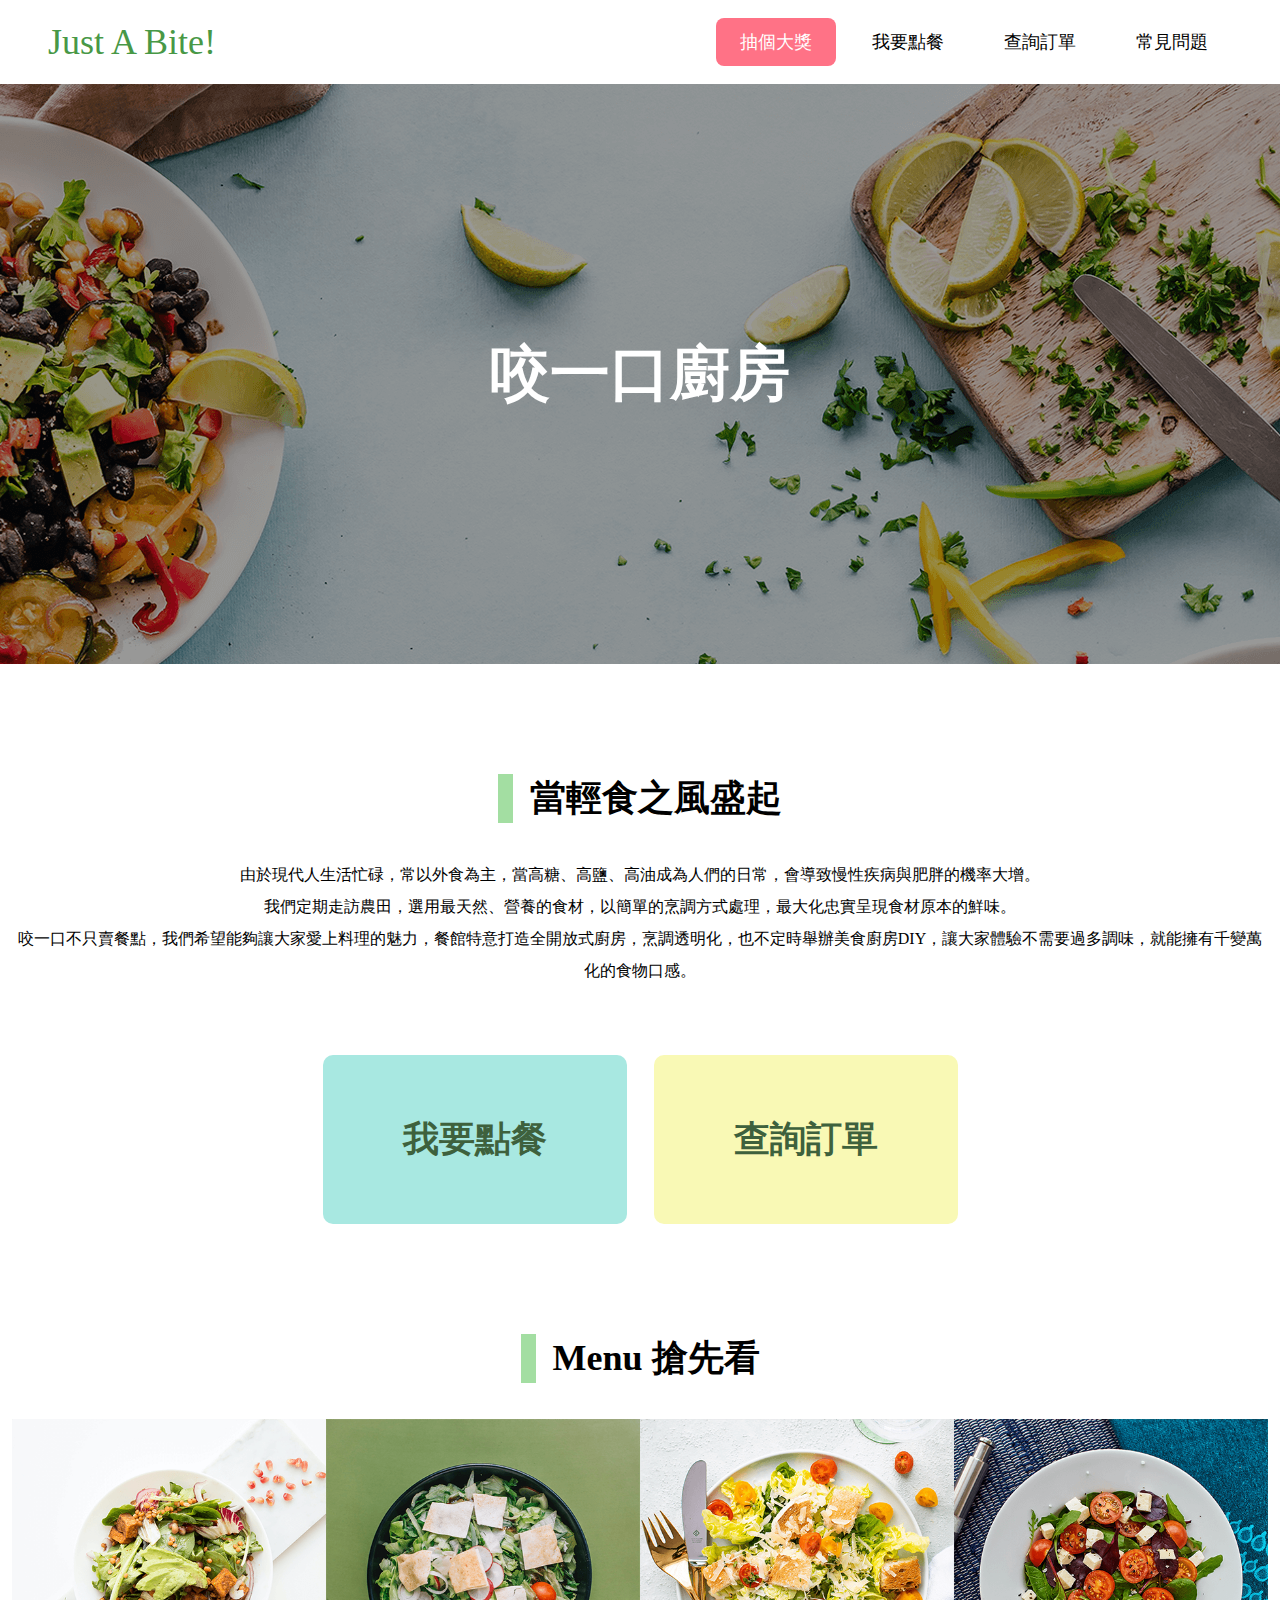
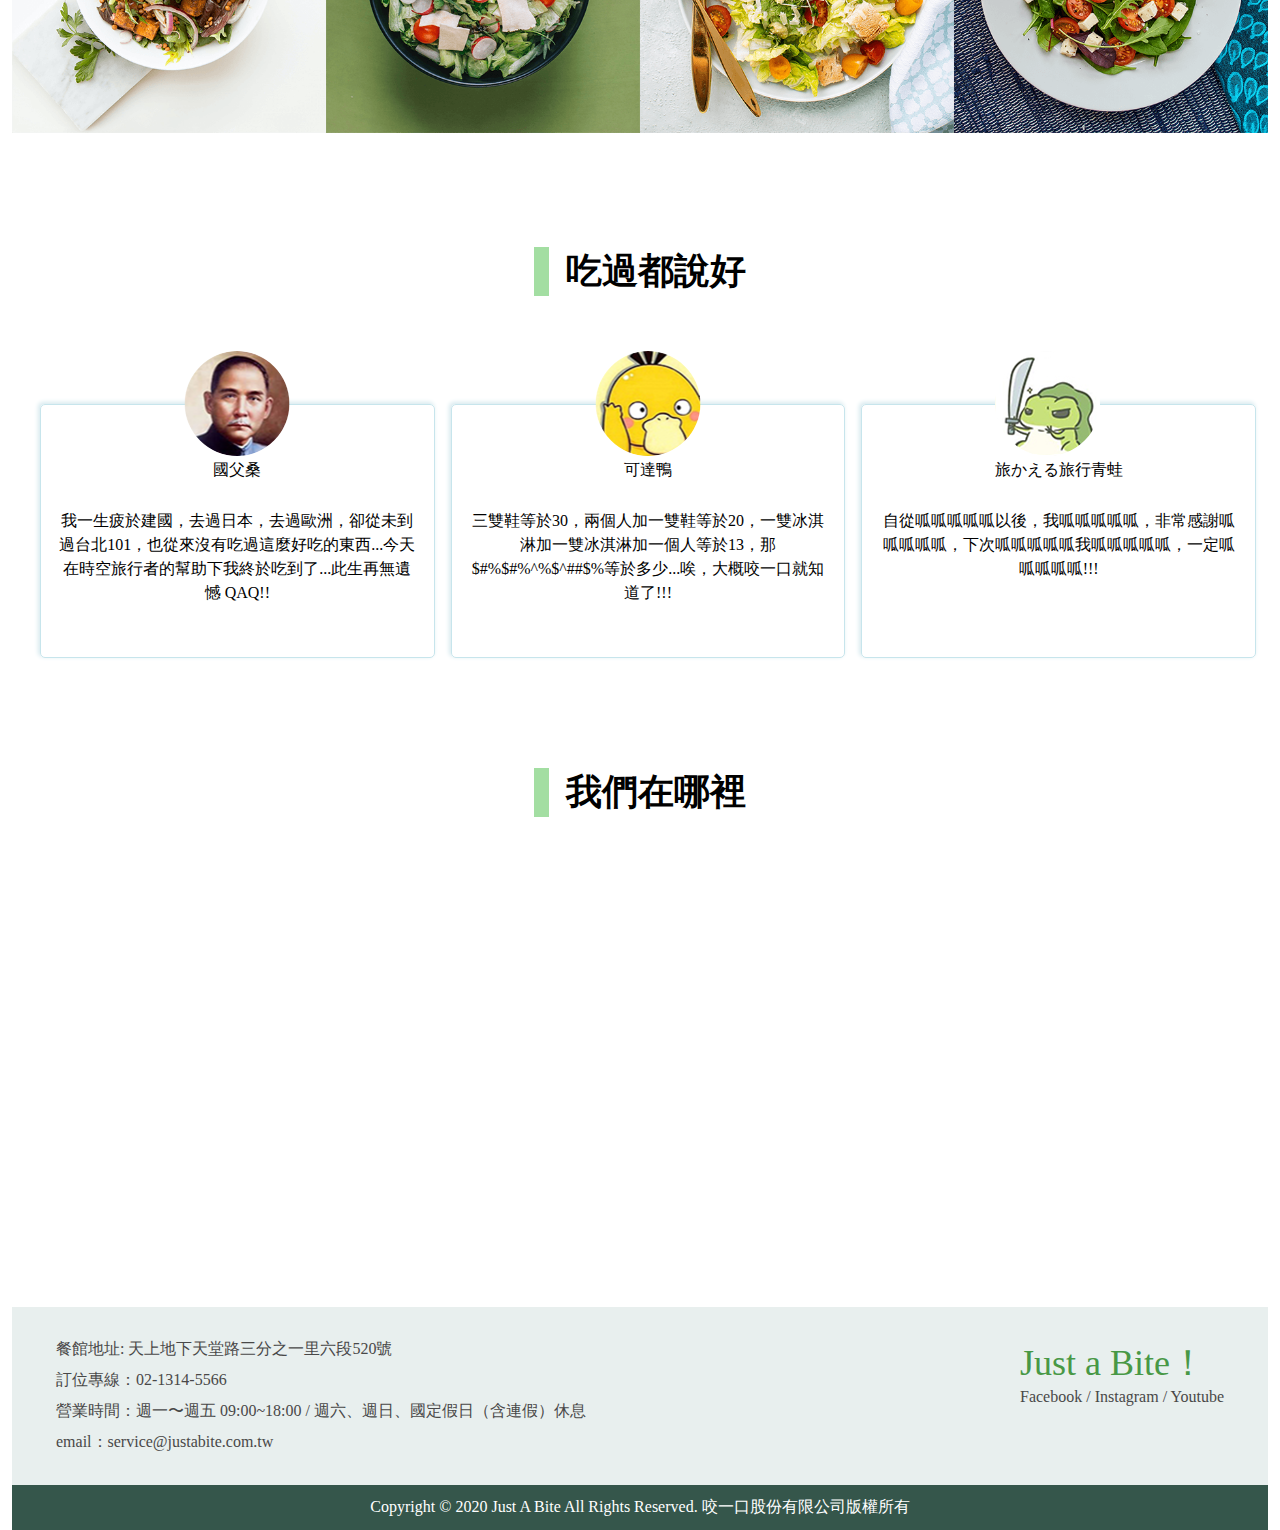
==== restaurant/index.html @ bb5246e4 "Add files via upload" ====
<!DOCTYPE html>

<html>
<head>
  <meta charset="utf-8">
  <title>餐廳官網</title>
  <meta name="viewport" content="width=device-width, initial-scale=1.0">
  <link rel="stylesheet" href="
    https://necolas.github.io/normalize.css/8.0.1/normalize.css"/>
  <style>
    body {
      margin: 0;
    }
    
    /**
    * Render the `main` element consistently in IE.
    */
    
    main {
      display: block;
    }
    
    /**
    * Correct the font size and margin on `h1` elements within `section` and
    * `article` contexts in Chrome, Firefox, and Safari.
    */
    
    h1 {
      font-size: 2em;
      margin: 0.67em 0;
    }
    
    /* Grouping content
    ========================================================================== */
    
    /**
    * 1. Add the correct box sizing in Firefox.
    * 2. Show the overflow in Edge and IE.
    */
    
    hr {
      box-sizing: content-box; /* 1 */
      height: 0; /* 1 */
      overflow: visible; /* 2 */
    }
    
    /**
    * 1. Correct the inheritance and scaling of font size in all browsers.
    * 2. Correct the odd `em` font sizing in all browsers.
    */
    
    pre {
      font-family: monospace, monospace; /* 1 */
      font-size: 1em; /* 2 */
    }
    
    /* Text-level semantics
    ========================================================================== */
    
    /**
    * Remove the gray background on active links in IE 10.
    */
    
    a {
      background-color: transparent;
    }
    
    /**
    * 1. Remove the bottom border in Chrome 57-
    * 2. Add the correct text decoration in Chrome, Edge, IE, Opera, and Safari.
    */
    
    abbr[title] {
      border-bottom: none; /* 1 */
      text-decoration: underline; /* 2 */
      text-decoration: underline dotted; /* 2 */
    }
    
    /**
    * Add the correct font weight in Chrome, Edge, and Safari.
    */
    
    b,
    strong {
      font-weight: bolder;
    }
    
    /**
    * 1. Correct the inheritance and scaling of font size in all browsers.
    * 2. Correct the odd `em` font sizing in all browsers.
    */
    
    code,
    kbd,
    samp {
      font-family: monospace, monospace; /* 1 */
      font-size: 1em; /* 2 */
    }
    
    /**
    * Add the correct font size in all browsers.
    */
    
    small {
      font-size: 80%;
    }
    
    /**
    * Prevent `sub` and `sup` elements from affecting the line height in
    * all browsers.
    */
    
    sub,
    sup {
      font-size: 75%;
      line-height: 0;
      position: relative;
      vertical-align: baseline;
    }
    
    sub {
      bottom: -0.25em;
    }
    
    sup {
      top: -0.5em;
    }
    
    /* Embedded content
    ========================================================================== */
    
    /**
    * Remove the border on images inside links in IE 10.
    */
    
    img {
      border-style: none;
    }
    
    /* Forms
    ========================================================================== */
    
    /**
    * 1. Change the font styles in all browsers.
    * 2. Remove the margin in Firefox and Safari.
    */
    
    button,
    input,
    optgroup,
    select,
    textarea {
      font-family: inherit; /* 1 */
      font-size: 100%; /* 1 */
      line-height: 1.15; /* 1 */
      margin: 0; /* 2 */
    }
    
    /**
    * Show the overflow in IE.
    * 1. Show the overflow in Edge.
    */
    
    button,
    input { /* 1 */
      overflow: visible;
    }
    
    /**
    * Remove the inheritance of text transform in Edge, Firefox, and IE.
    * 1. Remove the inheritance of text transform in Firefox.
    */
    
    button,
    select { /* 1 */
      text-transform: none;
    }
    
    /**
    * Correct the inability to style clickable types in iOS and Safari.
    */
    
    button,
    [type="button"],
    [type="reset"],
    [type="submit"] {
      -webkit-appearance: button;
    }
    
    /**
    * Remove the inner border and padding in Firefox.
    */
    
    button::-moz-focus-inner,
    [type="button"]::-moz-focus-inner,
    [type="reset"]::-moz-focus-inner,
    [type="submit"]::-moz-focus-inner {
      border-style: none;
      padding: 0;
    }
    
    /**
    * Restore the focus styles unset by the previous rule.
    */
    
    button:-moz-focusring,
    [type="button"]:-moz-focusring,
    [type="reset"]:-moz-focusring,
    [type="submit"]:-moz-focusring {
      outline: 1px dotted ButtonText;
    }
    
    /**
    * Correct the padding in Firefox.
    */
    
    fieldset {
      padding: 0.35em 0.75em 0.625em;
    }
    
    /**
    * 1. Correct the text wrapping in Edge and IE.
    * 2. Correct the color inheritance from `fieldset` elements in IE.
    * 3. Remove the padding so developers are not caught out when they zero out
    *    `fieldset` elements in all browsers.
    */
    
    legend {
      box-sizing: border-box; /* 1 */
      color: inherit; /* 2 */
      display: table; /* 1 */
      max-width: 100%; /* 1 */
      padding: 0; /* 3 */
      white-space: normal; /* 1 */
    }
    
    /**
    * Add the correct vertical alignment in Chrome, Firefox, and Opera.
    */
    
    progress {
      vertical-align: baseline;
    }
    
    /**
    * Remove the default vertical scrollbar in IE 10+.
    */
    
    textarea {
      overflow: auto;
    }
    
    /**
    * 1. Add the correct box sizing in IE 10.
    * 2. Remove the padding in IE 10.
    */
    
    [type="checkbox"],
    [type="radio"] {
      box-sizing: border-box; /* 1 */
      padding: 0; /* 2 */
    }
    
    /**
    * Correct the cursor style of increment and decrement buttons in Chrome.
    */
    
    [type="number"]::-webkit-inner-spin-button,
    [type="number"]::-webkit-outer-spin-button {
      height: auto;
    }
    
    /**
    * 1. Correct the odd appearance in Chrome and Safari.
    * 2. Correct the outline style in Safari.
    */
    
    [type="search"] {
      -webkit-appearance: textfield; /* 1 */
      outline-offset: -2px; /* 2 */
    }
    
    /**
    * Remove the inner padding in Chrome and Safari on macOS.
    */
    
    [type="search"]::-webkit-search-decoration {
      -webkit-appearance: none;
    }
    
    /**
    * 1. Correct the inability to style clickable types in iOS and Safari.
    * 2. Change font properties to `inherit` in Safari.
    */
    
    ::-webkit-file-upload-button {
      -webkit-appearance: button; /* 1 */
      font: inherit; /* 2 */
    }
    
    /* Interactive
    ========================================================================== */
    
    /*
    * Add the correct display in Edge, IE 10+, and Firefox.
    */
    
    details {
      display: block;
    }
    
    /*
    * Add the correct display in all browsers.
    */
    
    summary {
      display: list-item;
    }
    
    /* Misc
    ========================================================================== */
    
    /**
    * Add the correct display in IE 10+.
    */
    
    template {
      display: none;
    }
    
    /**
    * Add the correct display in IE 10.
    */
    
    [hidden] {
      display: none;
    }
    
    .navbar {
      box-shadow: -1.4px -1.4px 6px 0 #97a2a0;
      padding: 0px 24px;
    }
    
    .navbar .wrapper {
      display: flex;
      justify-content: space-between;
      align-items: center;
      height: 84px;
      background: white;
      padding: 0px 24px;
    }
    
    .navbar__site-name {
      color: #489846;
      font-size: 36px;
    }
    
    .navbar__list {
      list-style: none;
      margin: 0;
      padding: 0;
      display: flex;
      font-size: 18px;
    }
    
    .navbar__list li {
      margin-left: 12px;
      border-radius: 8px;
      transition: background .2s ease-in;
      
    }
    
    .navbar__list li.active, .navbar__list li:hover {
      background: #ff7286;
    }
    
    .navbar__list li.active a, .navbar__list li:hover a{
      color: white;
    }
    
    .navbar__list li a {
      display: block;
      text-decoration: none;
      color: black;
      padding: 12px 24px;
    }
    
    
    .banner {
      position: relative;/*為了讓遮罩能找到 banner 位置*/
      height: 580px;
      background: url(./pic/titlepic.png) center/cover no-repeat;
    }
    /*給一層黑色的遮罩*/
    .banner:after {
      content: '';
      position: absolute;
      background: rgba(0,0,0,.4);
      top:0;
      left: 0;
      right: 0;
      bottom: 0;
    }
    
    .banner h1 {
      display: inline-block;/*這樣底下的置中效果才有用*/
      position: relative;/*為了讓文字可以在遮罩上層，搭配z-index*/
      margin: 0; /*可以貼著上面的 nav*/
      color: white;
      z-index: 1;
      /*底下三行為了讓文字置中*/
      top: 50%;
      left: 50%;
      transform: translate(-50%,-50%);
      font-size: 60px;
      font-weight: bold;
    }
    
    .wrapper {
      max-width: 1280px;
      margin: 0 auto;
      padding:0px 12px;
    }
    
    
    .h2 {
      margin: 0;
    }
    
    .section {
      text-align: center;
      margin-top: 80px;
    }
    
    .section__title {
      display: inline-block;
      font-size: 36px;
      border-left: solid 15px #a3dea2;
      padding-left: 17px;/*文字跟綠線的距離*/
      margin-bottom: 36px;
    }
    
    .section__desc {
      font-size: 16px;
      line-height: 2em;
      margin: 0px 0px 68px 0px;
    }
    
    .button {
      display: inline-block;
      padding: 60px 80px;
      font-size: 36px;
      color: #3e613d;
      font-weight: bold;
      border-radius: 10px;
      cursor: pointer;
      transition: transform .1s;
    }
    .button:hover {
      transform: scale(1.1);
    }
    .btn-order {
      background: #a8e8e1;
    }
    
    .btn-query {
      margin-left: 23px;
      background: #f9f9b5;
    }
    
    .section__images {
      display: flex;
    }
    
    .section__images div{
      width: 25%;
    }
    
    .section__images img{
      width: 100%;
    }
    
    .section__comments {
      display: flex;
      margin-top: 72px;
    }
    
    .comment {
      display: inline-block;
      border-radius: 5px;
      box-shadow: -1.4px -1.4px 4px 0 #d8eaef;
      border: solid 1px #c7e5ec;
      height: 220px;
      margin-left: 16px;
      padding: 16px;
      position: relative;
    }
    
    .comment__author {
      display: inline-block;
      position: absolute;
      top: 18px;
      left: 50%;
      transform: translate(-50%, -50%);
    }
    
    .comment__author p {
      margin-top: 5px;
      line-height: 18px;
    }
    
    .comment__avatar {
      width: 105px;
      height: 105px;
      border-radius: 50%;
      overflow: hidden;
    }
    
    .comment__content {
      position: relative;
      top: 40%;
      line-height: 1.5em;
      max-width: 550px;
    }
    
    .footer__top {
      background: #e8efee;
      padding: 32px;
      color: #484848;
    }
    
    .footer__top .wrapper {
      display: flex;
      justify-content: space-between;
    }
    
    .footer__info {
      margin-right: 16px;
    }
    
    .footer__info div + div {
      margin-top: 10px;
    }
    
    .footer__site {
      font-size: 36px;
      color:#489846;
    }
    
    .footer__bottom {
      background: #35564b;
      padding: 12px;
      text-align: center;
      color: white;
      font-size: 16px;
    }
    
    @media(max-width: 768px) {
      .navbar .wrapper {
        height: 108px;
        flex-direction: column;
        justify-content: space-between;
        padding: 0px;
      }
      .navbar__list {
        display: flex;
        width: 100%;
      }
      .navbar__list li{
        flex:1;
        margin-left: 0;
        border-radius: 0;
        text-align: center;
      }
      .btn-query {
        margin-left: 0;
        margin-top:16px;
      }
      
      .section__images {
        flex-direction: column;
      }
      
      .section__images div{
        width: 100%;
      }
      .section__comments {
        flex-direction: column;
      }
      
      .comment + .comment {
        margin-left: 0;
        margin-top: 82px;
      }
      
      .footer__top .wrapper {
        flex-direction: column-reverse;
      }
      
      .footer__info {
        margin-right: 0;
        margin-top:16px;
      }
    }
  </style>
</head>
<body>
<nav class='navbar'>
  <div class='wrapper'>
    <div class='navbar__site-name'>
      Just A Bite!
    </div>
    <ul class="navbar__list">
      <li class="active"><a href="#">抽個大獎</a></li>
      <li><a href="#">我要點餐</a></li>
      <li><a href="#">查詢訂單</a></li>
      <li><a href="#">常見問題</a></li>
    </ul>
  </div>
</nav>
<section class="banner">
  <h1>咬一口廚房</h1>
</section>
<div class="wrapper">
  <section class = "section">
    <h2 class = "section__title">
      當輕食之風盛起
    </h2>
    <p class= "section__desc">
      由於現代人生活忙碌，常以外食為主，當高糖、高鹽、高油成為人們的日常，會導致慢性疾病與肥胖的機率大增。
      <br>
      我們定期走訪農田，選用最天然、營養的食材，以簡單的烹調方式處理，最大化忠實呈現食材原本的鮮味。
      <br>
      咬一口不只賣餐點，我們希望能夠讓大家愛上料理的魅力，餐館特意打造全開放式廚房，烹調透明化，也不定時舉辦美食廚房DIY，讓大家體驗不需要過多調味，就能擁有千變萬化的食物口感。
    </p>
    <div class="buttons">
      <div class="button btn-order">
        我要點餐
      </div>
      <div class="button btn-query">
        查詢訂單
      </div>
    </div>
  </section>
  <section class="section">
    <h2 class = "section__title">
      Menu 搶先看
    </h2>
    <div class="section__images">
      <div><img src="./pic/menu01.png"/></div>
      <div><img src="./pic/menu02.png"/></div>
      <div><img src="./pic/menu03.png"/></div>
      <div><img src="./pic/menu04.png"/></div>
    </div>
  </section>
  <div class="wrapper">
    <section class="section">
      <h2 class="section__title">
        吃過都說好
      </h2>
      <div class="section__comments">
        <div class="comment">
          <div class="comment__author">
            <div class="comment__avatar">
              <img src="./pic/guest01.png" />
            </div>
            <p>國父桑</p>
          </div>
          <div class="comment__content">
            我一生疲於建國，去過日本，去過歐洲，卻從未到過台北101，也從來沒有吃過這麼好吃的東西...今天在時空旅行者的幫助下我終於吃到了...此生再無遺憾 QAQ!!
          </div>
        </div>
        <div class="comment">
          <div class="comment__author">
            <div class="comment__avatar">
              <img src="./pic/guest02.png" />
            </div>
            <p>可達鴨</p>
          </div>
          <div class="comment__content">
            三雙鞋等於30，兩個人加一雙鞋等於20，一雙冰淇淋加一雙冰淇淋加一個人等於13，那$#%$#%^%$^##$%等於多少...唉，大概咬一口就知道了!!!
          </div>
        </div>
        <div class="comment">
          <div class="comment__author">
            <div class="comment__avatar">
              <img src="./pic/guest03.png" />
            </div>
            <p>旅かえる旅行青蛙</p>
          </div>
          <div class="comment__content">
            自從呱呱呱呱呱以後，我呱呱呱呱呱，非常感謝呱呱呱呱呱，下次呱呱呱呱呱我呱呱呱呱呱，一定呱呱呱呱呱!!!
          </div>
        </div>
      </div>
    </section>
  </div>
  <div class="wrapper">
    <section class="section">
      <h2 class = "section__title">
        我們在哪裡
      </h2>
      <iframe src="https://www.google.com/maps/embed?pb=!1m18!1m12!1m3!1d3615.00289018371!2d121.5623502151149!3d25.033975983972425!2m3!1f0!2f0!3f0!3m2!1i1024!2i768!4f13.1!3m3!1m2!1s0x3442abb6da9c9e1f%3A0x1206bcf082fd10a6!2zMTEw5Y-w5YyX5biC5L-h576p5Y2A5L-h576p6Lev5LqU5q61N-iZnw!5e0!3m2!1szh-TW!2stw!4v1597304772758!5m2!1szh-TW!2stw" width="100%" height="450" frameborder="0" style="border:0;" allowfullscreen="" aria-hidden="false" tabindex="0"></iframe>
    </section>
  </div>
  <footer>
    <div class="footer__top">
      <div class="wrapper">
        <div class="footer__info">
          <div>餐館地址: 天上地下天堂路三分之一里六段520號</div>
          <div>訂位專線：02-1314-5566</div>
          <div>營業時間：週一〜週五 09:00~18:00 / 週六、週日、國定假日（含連假）休息</div>
          <div>email：service@justabite.com.tw</div>
        </div>
        <div>
          <div class="footer__site">Just a Bite！</div>
          <div>Facebook / Instagram / Youtube</div>
        </div>
      </div>
    </div>
    <div class="footer__bottom">
      Copyright © 2020 Just A Bite All Rights Reserved. 咬一口股份有限公司版權所有
    </div>
  </footer>
</div>
</body>
</html>
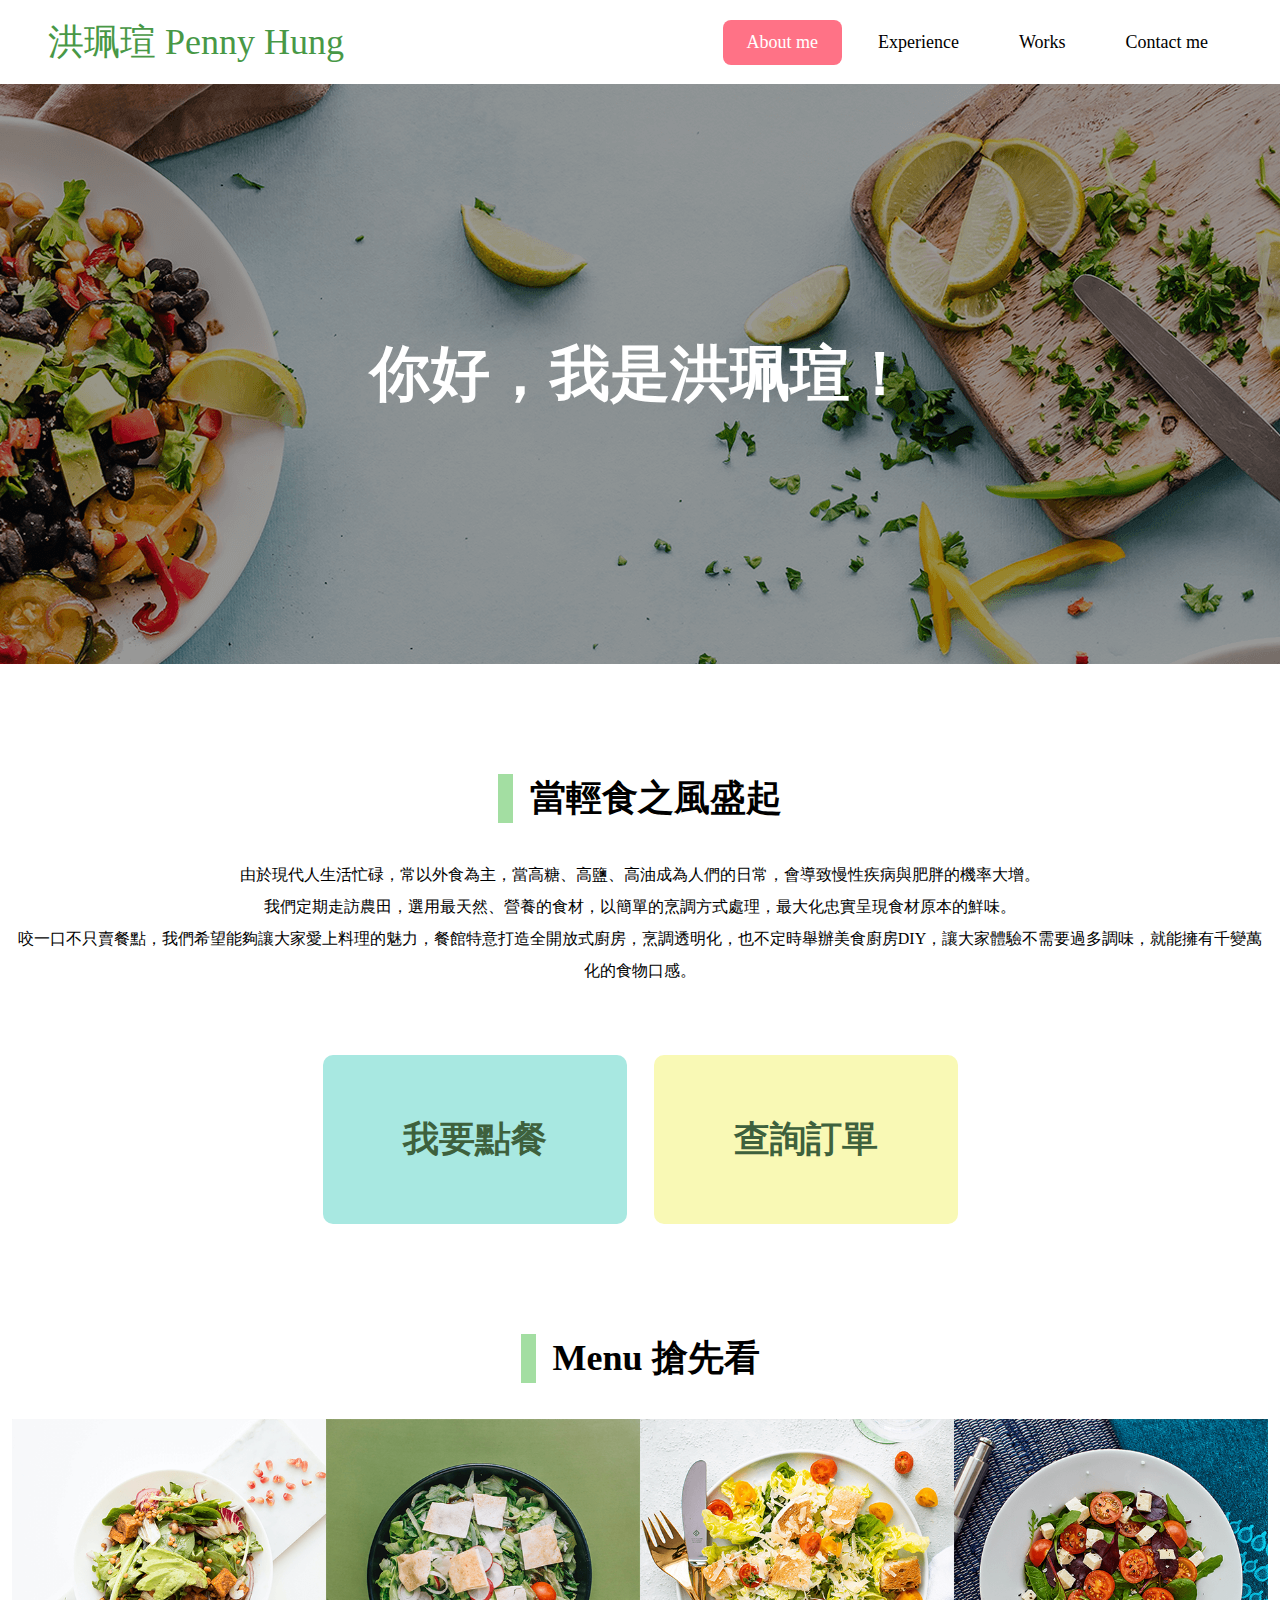
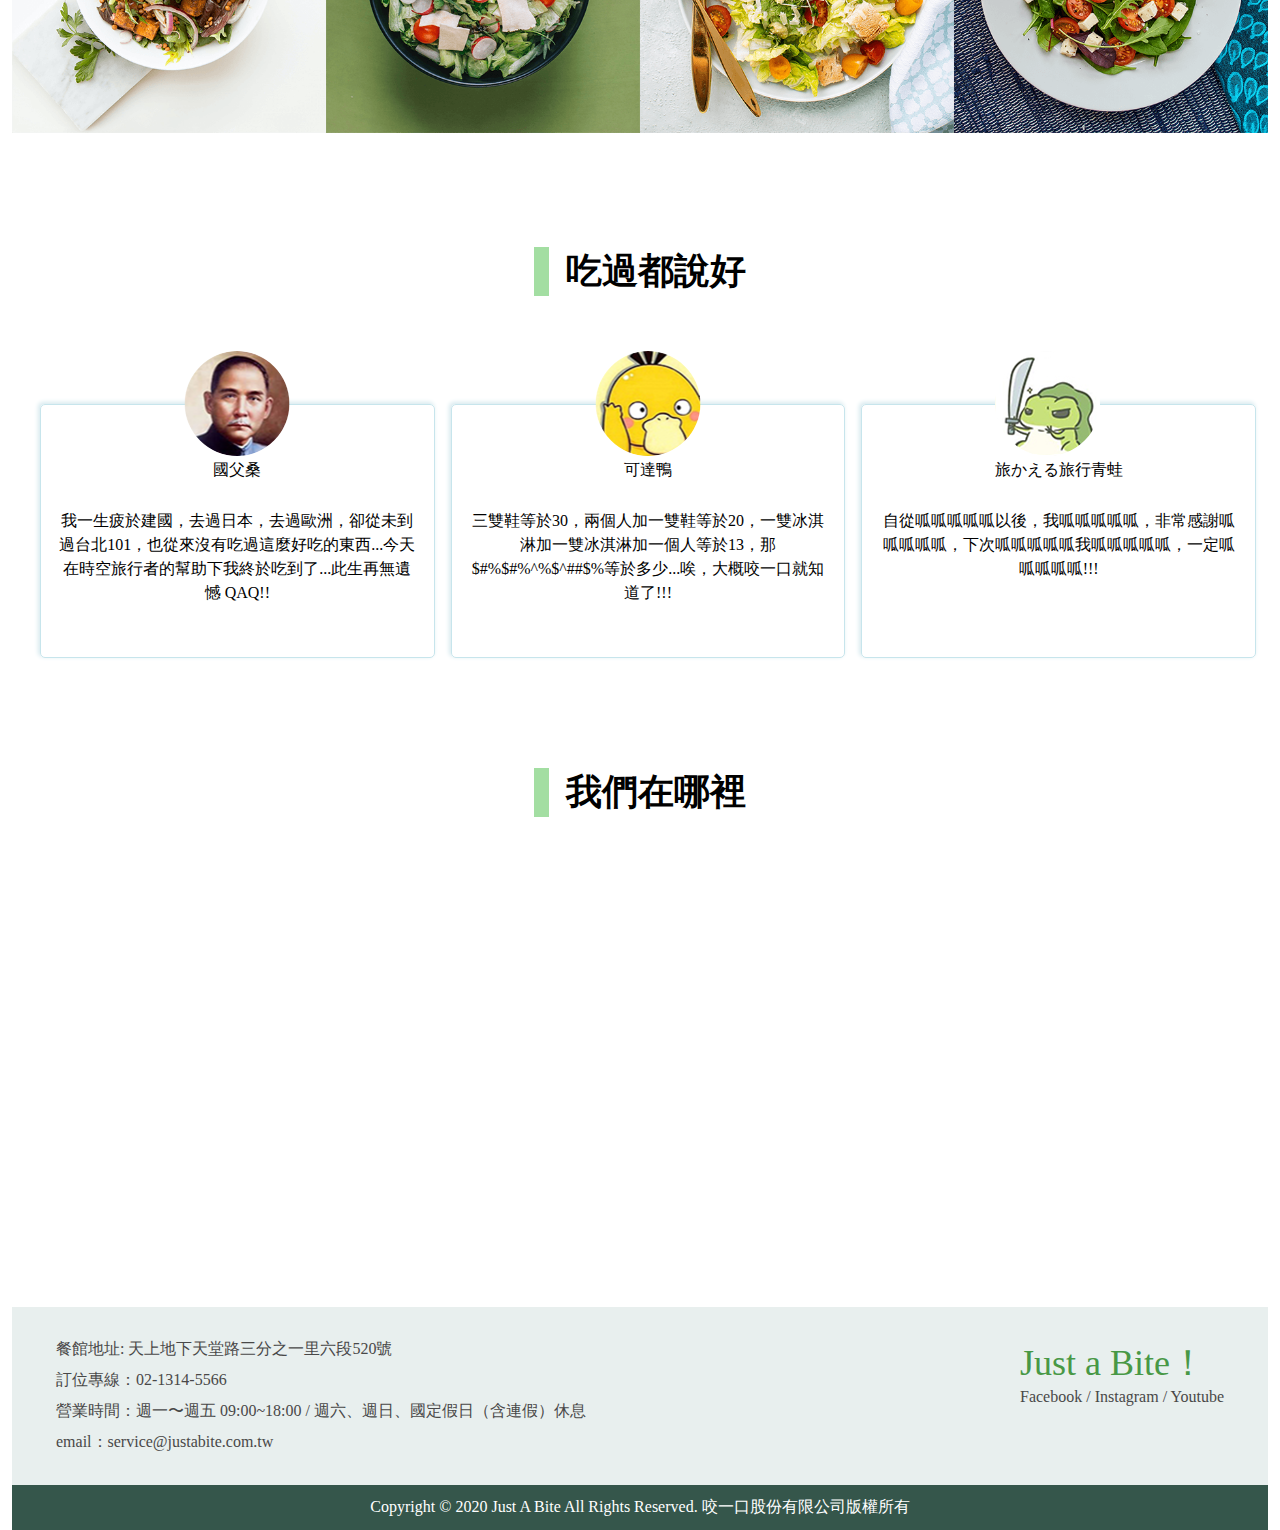
==== commit 3d1256f0: "Update index.html" ====
--- a/restaurant/index.html
+++ b/restaurant/index.html
@@ -4,7 +4,7 @@
 <html>
 <head>
   <meta charset="utf-8">
-  <title>餐廳官網</title>
+  <title>洪珮瑄</title>
   <meta name="viewport" content="width=device-width, initial-scale=1.0">
   <link rel="stylesheet" href="
     https://necolas.github.io/normalize.css/8.0.1/normalize.css"/>
@@ -609,18 +609,18 @@
 <nav class='navbar'>
   <div class='wrapper'>
     <div class='navbar__site-name'>
-      Just A Bite!
+      洪珮瑄 Penny Hung
     </div>
     <ul class="navbar__list">
-      <li class="active"><a href="#">抽個大獎</a></li>
-      <li><a href="#">我要點餐</a></li>
-      <li><a href="#">查詢訂單</a></li>
-      <li><a href="#">常見問題</a></li>
+      <li class="active"><a href="#">About me</a></li>
+      <li><a href="#">Experience</a></li>
+      <li><a href="#">Works</a></li>
+      <li><a href="#">Contact me</a></li>
     </ul>
   </div>
 </nav>
 <section class="banner">
-  <h1>咬一口廚房</h1>
+  <h1>你好，我是洪珮瑄！</h1>
 </section>
 <div class="wrapper">
   <section class = "section">
@@ -725,4 +725,4 @@
   </footer>
 </div>
 </body>
-</html>+</html>
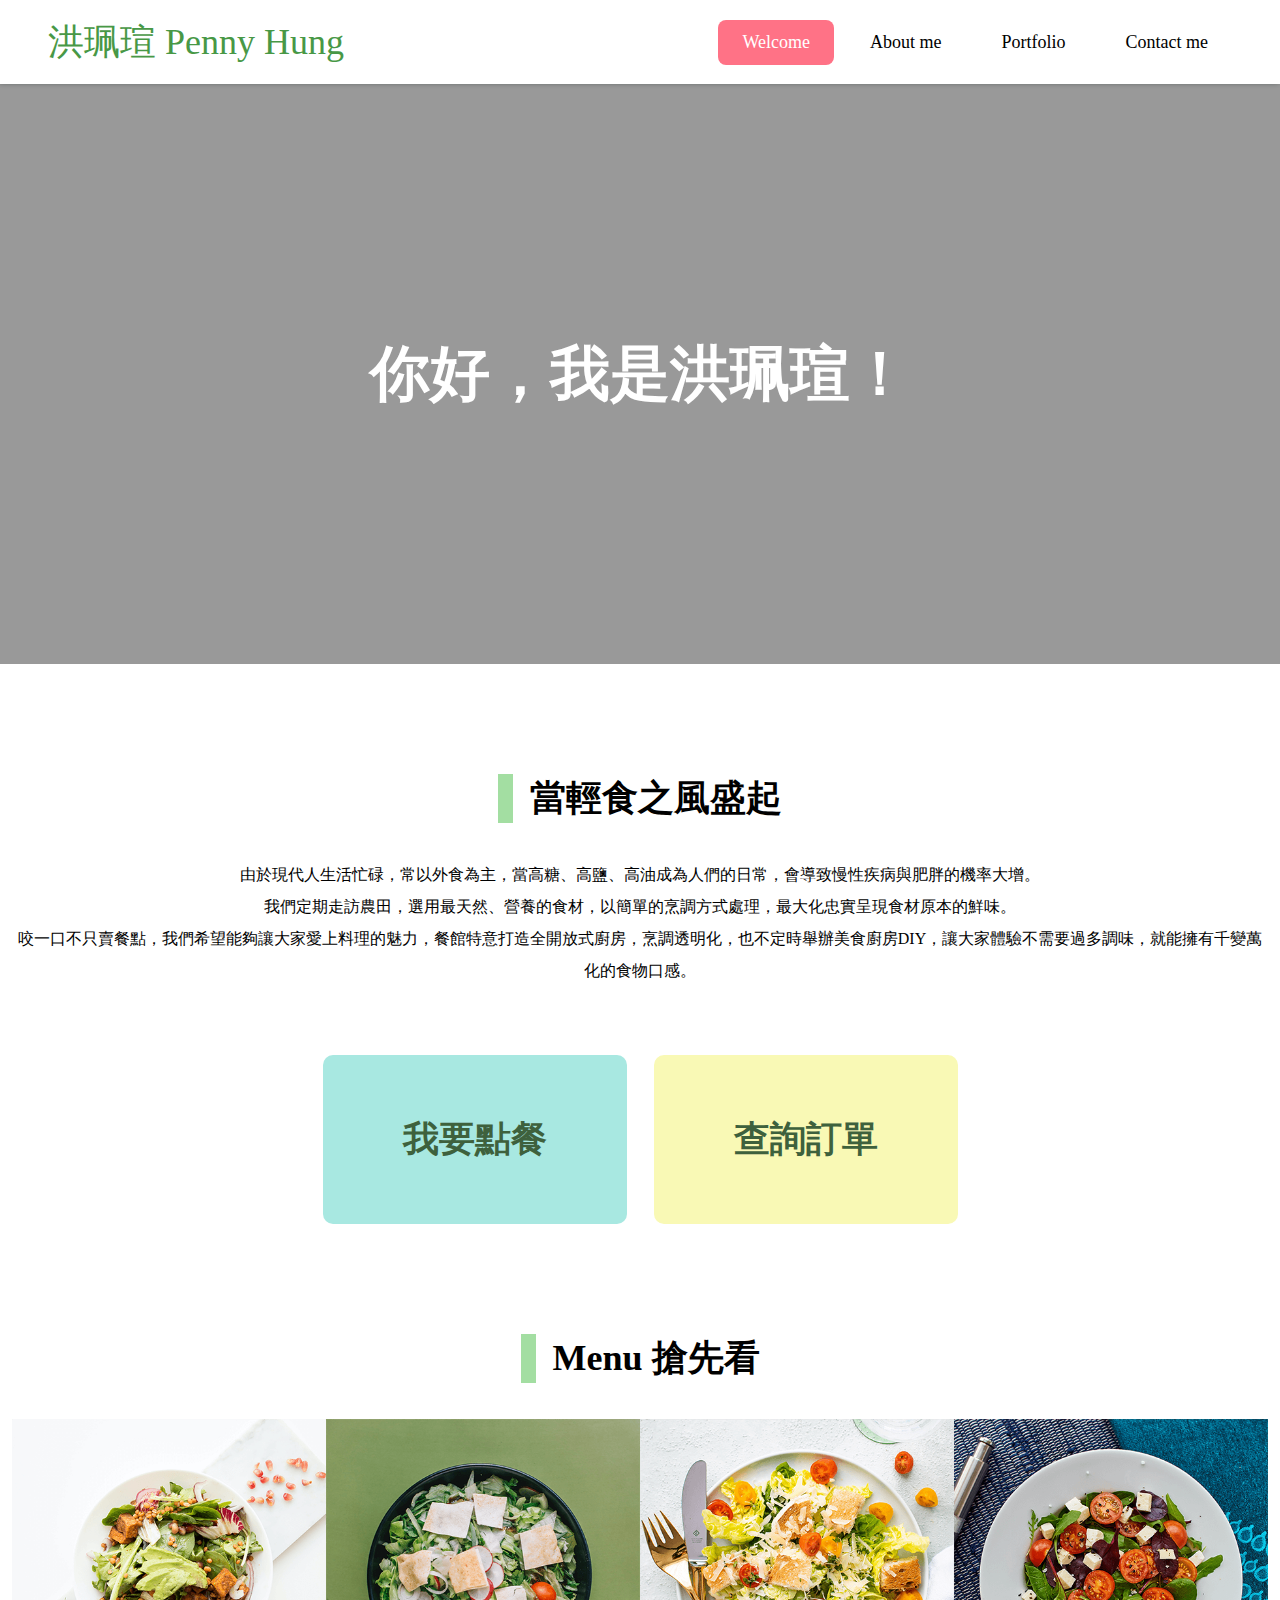
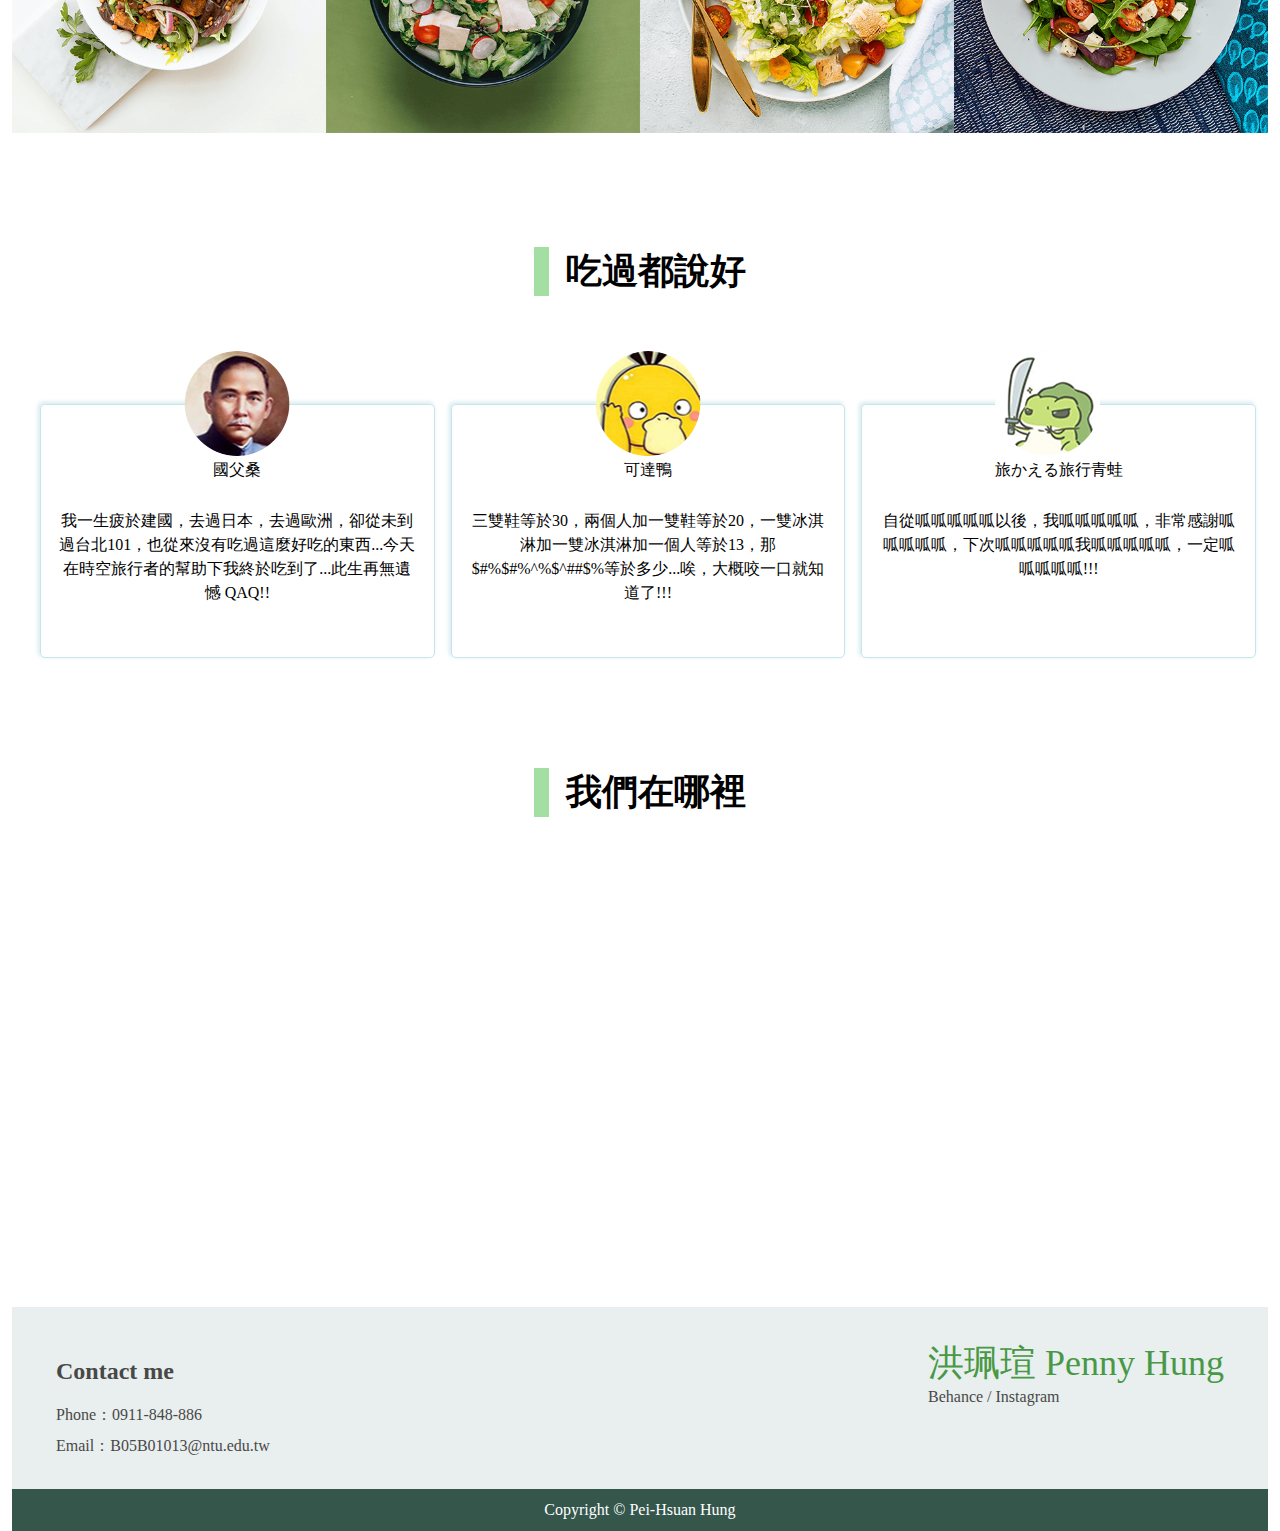
==== commit b80843a6: "Update index.html" ====
--- a/restaurant/index.html
+++ b/restaurant/index.html
@@ -390,7 +390,7 @@
     .banner {
       position: relative;/*為了讓遮罩能找到 banner 位置*/
       height: 580px;
-      background: url(./pic/titlepic.png) center/cover no-repeat;
+      background: url(./pic/S__3039428.jpg) center/cover no-repeat;
     }
     /*給一層黑色的遮罩*/
     .banner:after {
@@ -612,9 +612,9 @@
       洪珮瑄 Penny Hung
     </div>
     <ul class="navbar__list">
-      <li class="active"><a href="#">About me</a></li>
-      <li><a href="#">Experience</a></li>
-      <li><a href="#">Works</a></li>
+      <li class="active"><a href="#">Welcome</a></li>
+      <li><a href="#">About me</a></li>
+      <li><a href="#">Portfolio</a></li>
       <li><a href="#">Contact me</a></li>
     </ul>
   </div>
@@ -708,19 +708,18 @@
     <div class="footer__top">
       <div class="wrapper">
         <div class="footer__info">
-          <div>餐館地址: 天上地下天堂路三分之一里六段520號</div>
-          <div>訂位專線：02-1314-5566</div>
-          <div>營業時間：週一〜週五 09:00~18:00 / 週六、週日、國定假日（含連假）休息</div>
-          <div>email：service@justabite.com.tw</div>
+          <h2>Contact me</h2>
+          <div>Phone：0911-848-886</div>
+          <div>Email：B05B01013@ntu.edu.tw</div>
         </div>
         <div>
-          <div class="footer__site">Just a Bite！</div>
-          <div>Facebook / Instagram / Youtube</div>
+          <div class="footer__site">洪珮瑄 Penny Hung</div>
+          <div>Behance / Instagram</div>
         </div>
       </div>
     </div>
     <div class="footer__bottom">
-      Copyright © 2020 Just A Bite All Rights Reserved. 咬一口股份有限公司版權所有
+      Copyright © Pei-Hsuan Hung 
     </div>
   </footer>
 </div>
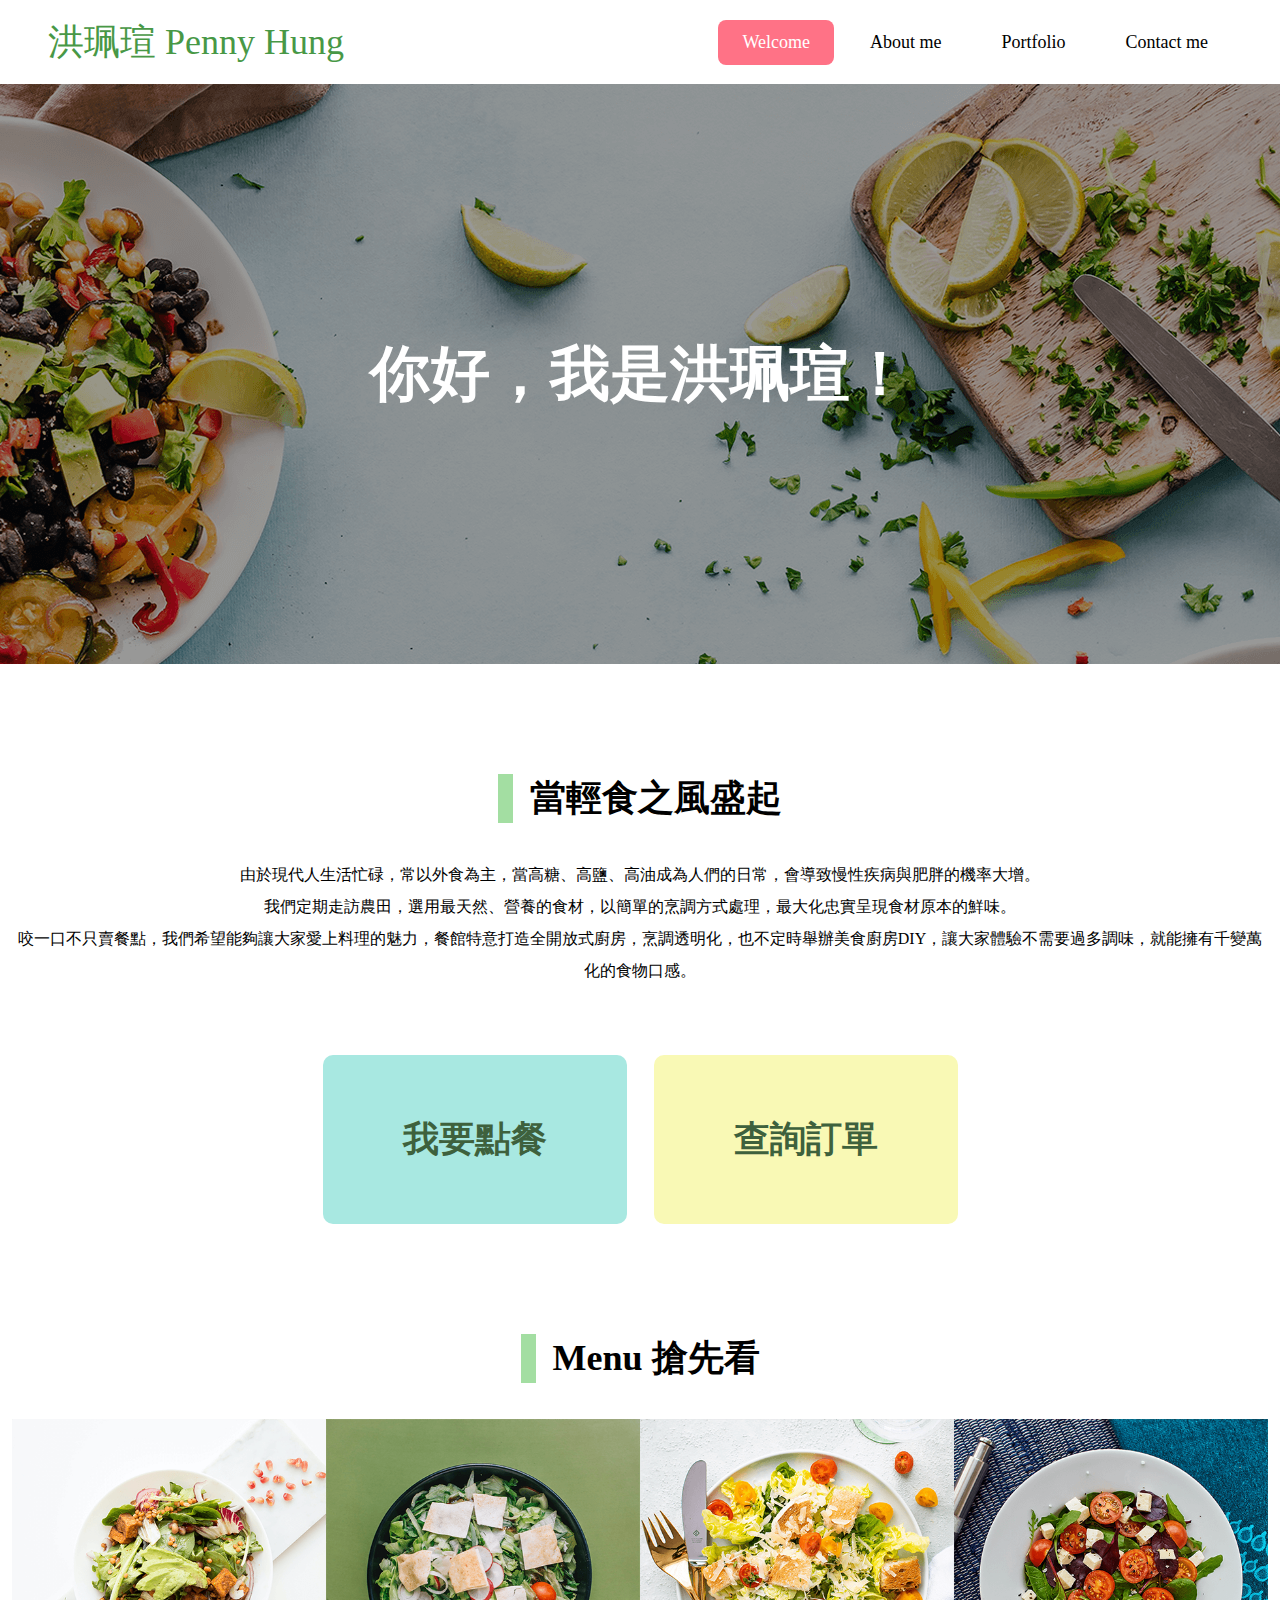
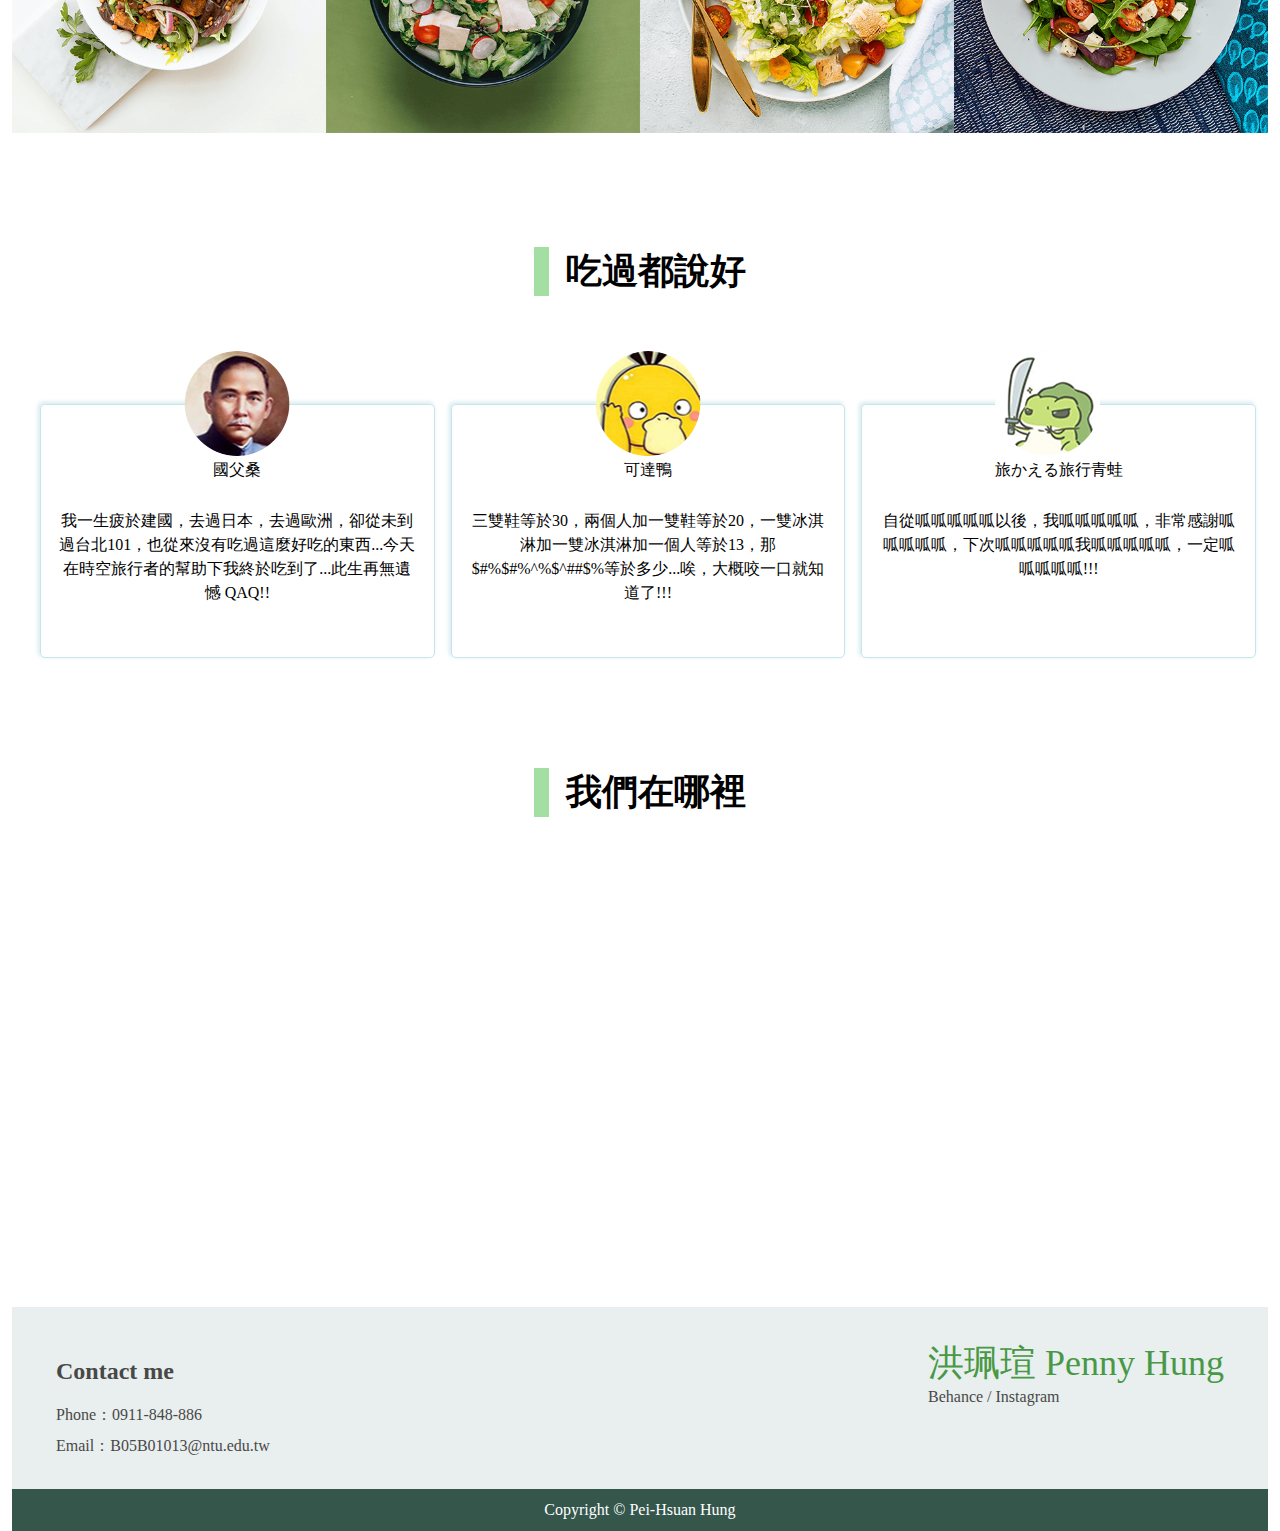
==== commit 9b737bf9: "Update index.html" ====
--- a/restaurant/index.html
+++ b/restaurant/index.html
@@ -390,7 +390,7 @@
     .banner {
       position: relative;/*為了讓遮罩能找到 banner 位置*/
       height: 580px;
-      background: url(./pic/S__3039428.jpg) center/cover no-repeat;
+      background: url(./pic/titlepic.png) center/cover no-repeat;
     }
     /*給一層黑色的遮罩*/
     .banner:after {
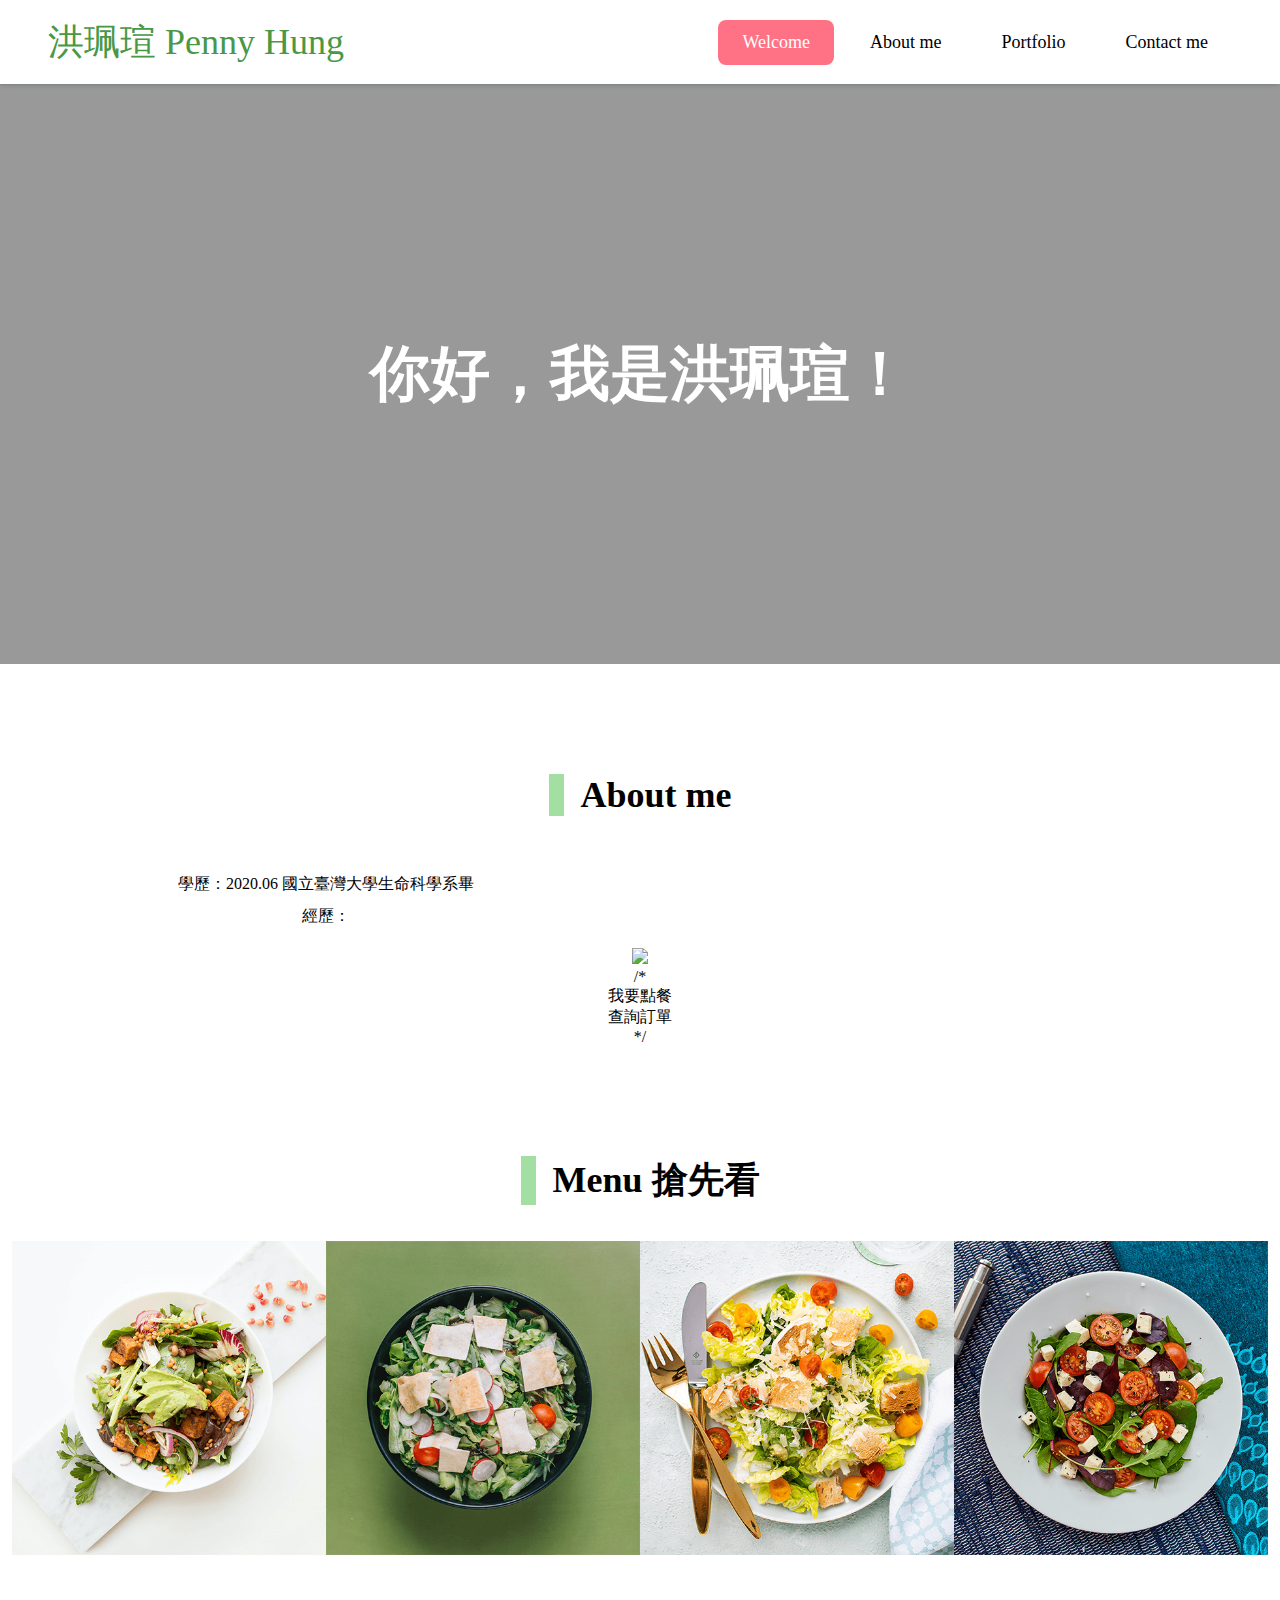
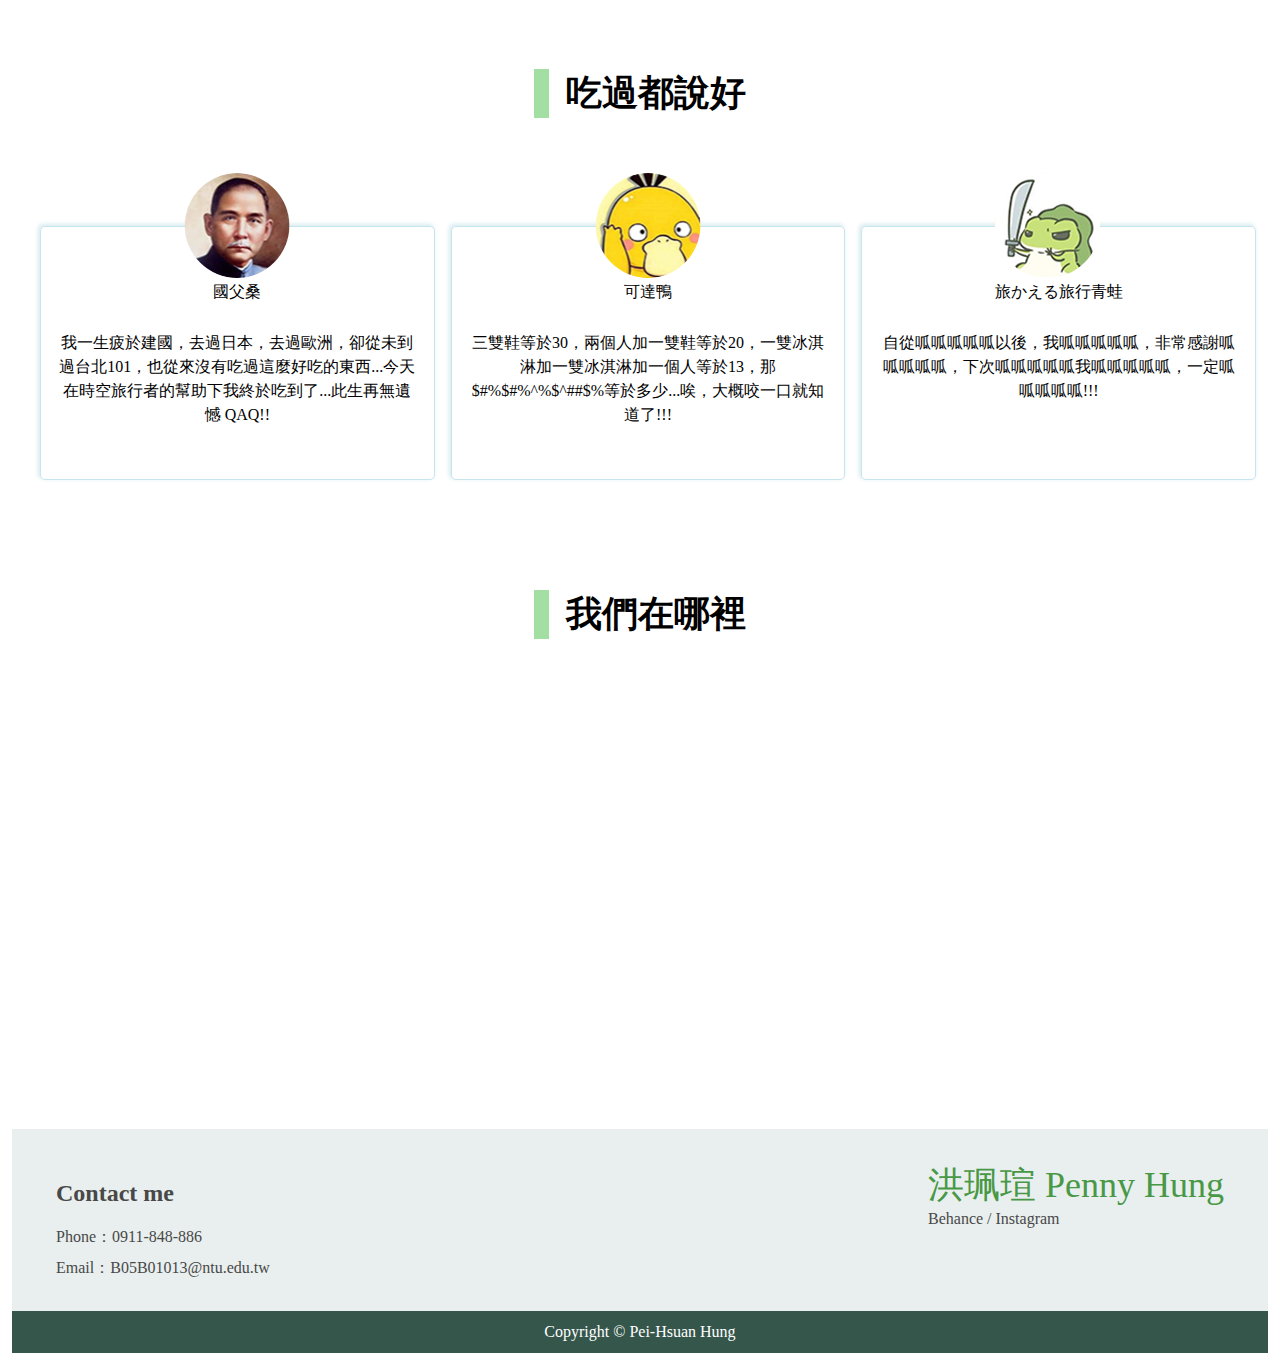
==== commit 750f3a56: "Update index.html" ====
--- a/restaurant/index.html
+++ b/restaurant/index.html
@@ -390,7 +390,7 @@
     .banner {
       position: relative;/*為了讓遮罩能找到 banner 位置*/
       height: 580px;
-      background: url(./pic/titlepic.png) center/cover no-repeat;
+      background: url(./pic/S__3039428.jpg) center/cover no-repeat;
     }
     /*給一層黑色的遮罩*/
     .banner:after {
@@ -444,10 +444,16 @@
     .section__desc {
       font-size: 16px;
       line-height: 2em;
-      margin: 0px 0px 68px 0px;
-    }
-    
-    .button {
+      width:50%
+/*       margin: 0px 0px 68px 0px; */
+    }
+    
+    .section__img {
+      display:flex
+      width:50%
+    }
+        
+    /*.button {
       display: inline-block;
       padding: 60px 80px;
       font-size: 36px;
@@ -467,7 +473,7 @@
     .btn-query {
       margin-left: 23px;
       background: #f9f9b5;
-    }
+    }*/
     
     .section__images {
       display: flex;
@@ -625,23 +631,22 @@
 <div class="wrapper">
   <section class = "section">
     <h2 class = "section__title">
-      當輕食之風盛起
+      About me
     </h2>
     <p class= "section__desc">
-      由於現代人生活忙碌，常以外食為主，當高糖、高鹽、高油成為人們的日常，會導致慢性疾病與肥胖的機率大增。
+      學歷：2020.06 國立臺灣大學生命科學系畢
       <br>
-      我們定期走訪農田，選用最天然、營養的食材，以簡單的烹調方式處理，最大化忠實呈現食材原本的鮮味。
-      <br>
-      咬一口不只賣餐點，我們希望能夠讓大家愛上料理的魅力，餐館特意打造全開放式廚房，烹調透明化，也不定時舉辦美食廚房DIY，讓大家體驗不需要過多調味，就能擁有千變萬化的食物口感。
+      經歷：
     </p>
-    <div class="buttons">
+    <div class= "section__img" ><img src="./pic/S__29913921.jpg"/></div>
+    /*<div class="buttons">
       <div class="button btn-order">
         我要點餐
       </div>
       <div class="button btn-query">
         查詢訂單
       </div>
-    </div>
+    </div>*/
   </section>
   <section class="section">
     <h2 class = "section__title">
